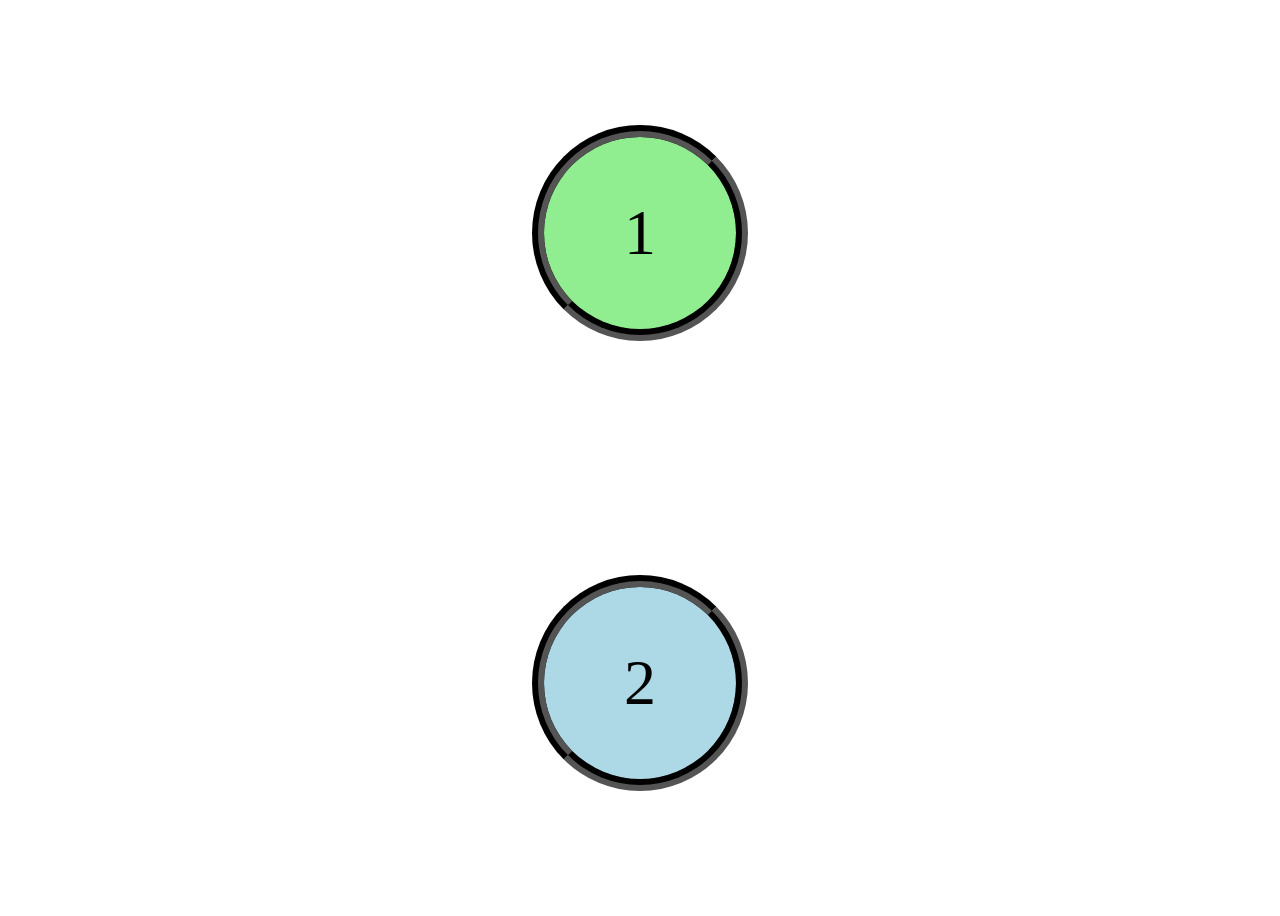
==== index.html @ 26a4a82c "Base" ====
<!DOCTYPE html>
<html lang="en">
<head>
    <meta charset="UTF-8">
    <meta name="viewport" content="width=device-width, initial-scale=1.0">
    <title>Document</title>
    <link rel="stylesheet" href="global.css"> 
</head>
<body>
    <nav id="numeros">
        <p id="I"  >1</p>
        <p id="II" >2</p>
    </nav>
</body>
</html>
---- global.css ----
#numeros{
    display: flex;
    height: 100vh;
    margin: 0;
    align-items: center;
    flex-direction: column;
    justify-content: space-around;
    justify-content: space-around;
    border-radius: 0em;
}
#I{
    grid-column: 1;
    grid-row   : 1;
    background-color: lightgreen;
}
#II{
    grid-column: 2;
    grid-row: 2;
    background-color: lightblue;
}
#numeros p {
    font-size   : 4em;
    border     : 0.2em groove black;
    width      : 3em;
    height     : 3em;
    text-align : center;
    line-height: 3em;
    border-radius: 50%;
}
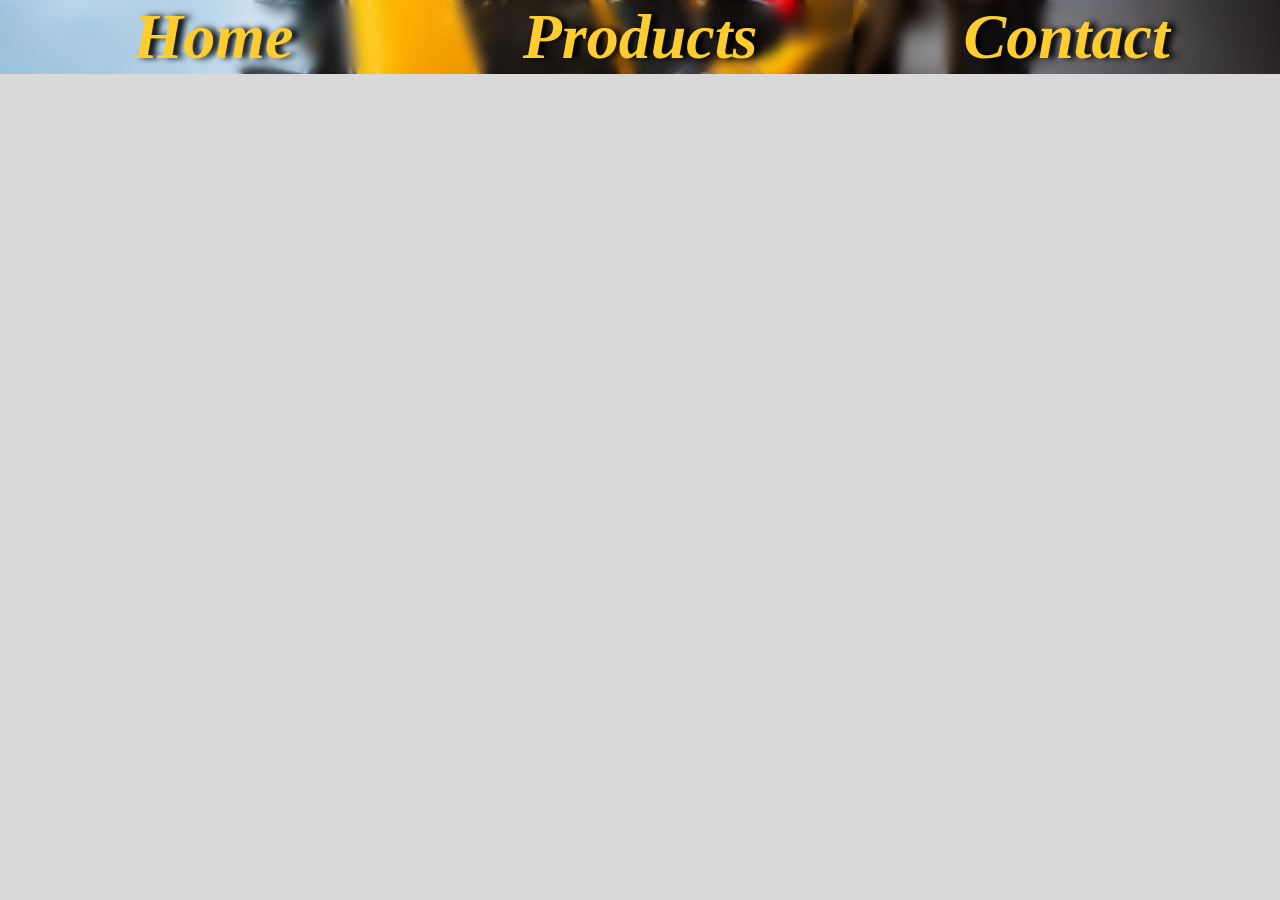
==== commit 6c0b6288: "prepering for making changes" ====
--- a/index.html
+++ b/index.html
@@ -7,9 +7,17 @@
     <link rel="stylesheet" href="global.css"> 
 </head>
 <body>
-    <nav id="numeros">
-        <p id="I"  >1</p>
-        <p id="II" >2</p>
+    </style>
+    <nav id="menu">
+        <p id="Home"     >
+            <a href="index.html">Home</a>
+        </p>
+        <p id="Products" >
+            <a href="./productes.html">Products</a>
+        </p>
+        <p id="Contact"  >
+            <a href="contacte.html">Contact</a>
+        </p>
     </nav>
 </body>
 </html>
--- a/global.css
+++ b/global.css
@@ -1,29 +1,44 @@
-#numeros{
-    display: flex;
-    height: 100vh;
-    margin: 0;
-    align-items: center;
-    flex-direction: column;
-    justify-content: space-around;
-    justify-content: space-around;
-    border-radius: 0em;
+:root{
+    --white: hsl(0, 0%, 85%);
+    --yellow: rgb(255, 206, 46);
+    --border: 0.1em solid #181818ff;
 }
-#I{
-    grid-column: 1;
-    grid-row   : 1;
-    background-color: lightgreen;
+body{
+    margin : 0;
+    padding: 0;
+    background-color: var(--white);
 }
-#II{
-    grid-column: 2;
-    grid-row: 2;
-    background-color: lightblue;
+#menu{
+    display         : flex;
+    position        : fixed;
+    align-items     : center;
+    width           : 100%;
+    top             : 0;
+    margin          : 0;
+    background-image: url("./images_taxis/image_9.png");
+    background-size : cover;
+    background-position: center;
 }
-#numeros p {
-    font-size   : 4em;
-    border     : 0.2em groove black;
-    width      : 3em;
-    height     : 3em;
-    text-align : center;
-    line-height: 3em;
-    border-radius: 50%;
+#menu p {
+    position                 : relative;
+    font-size                : 4em;
+    font-weight              : bold;
+    font-style               : italic;
+    text-align               : center;
+    width                    : 100%;
+    border-radius            : 3%;
+    margin                   : 0;
+    top                      : 0;
+    backdrop-filter          : blur(0.1em);
+}
+#menu p a:hover {
+    justify-content: center;
+    color: #CF0041;
+    visibility: hidden;
+}
+#menu p a {
+    color           : var(--yellow);
+    background-color: transparent;
+    text-shadow     : 0.1em 0em .1em black;
+    text-decoration : none;
 }
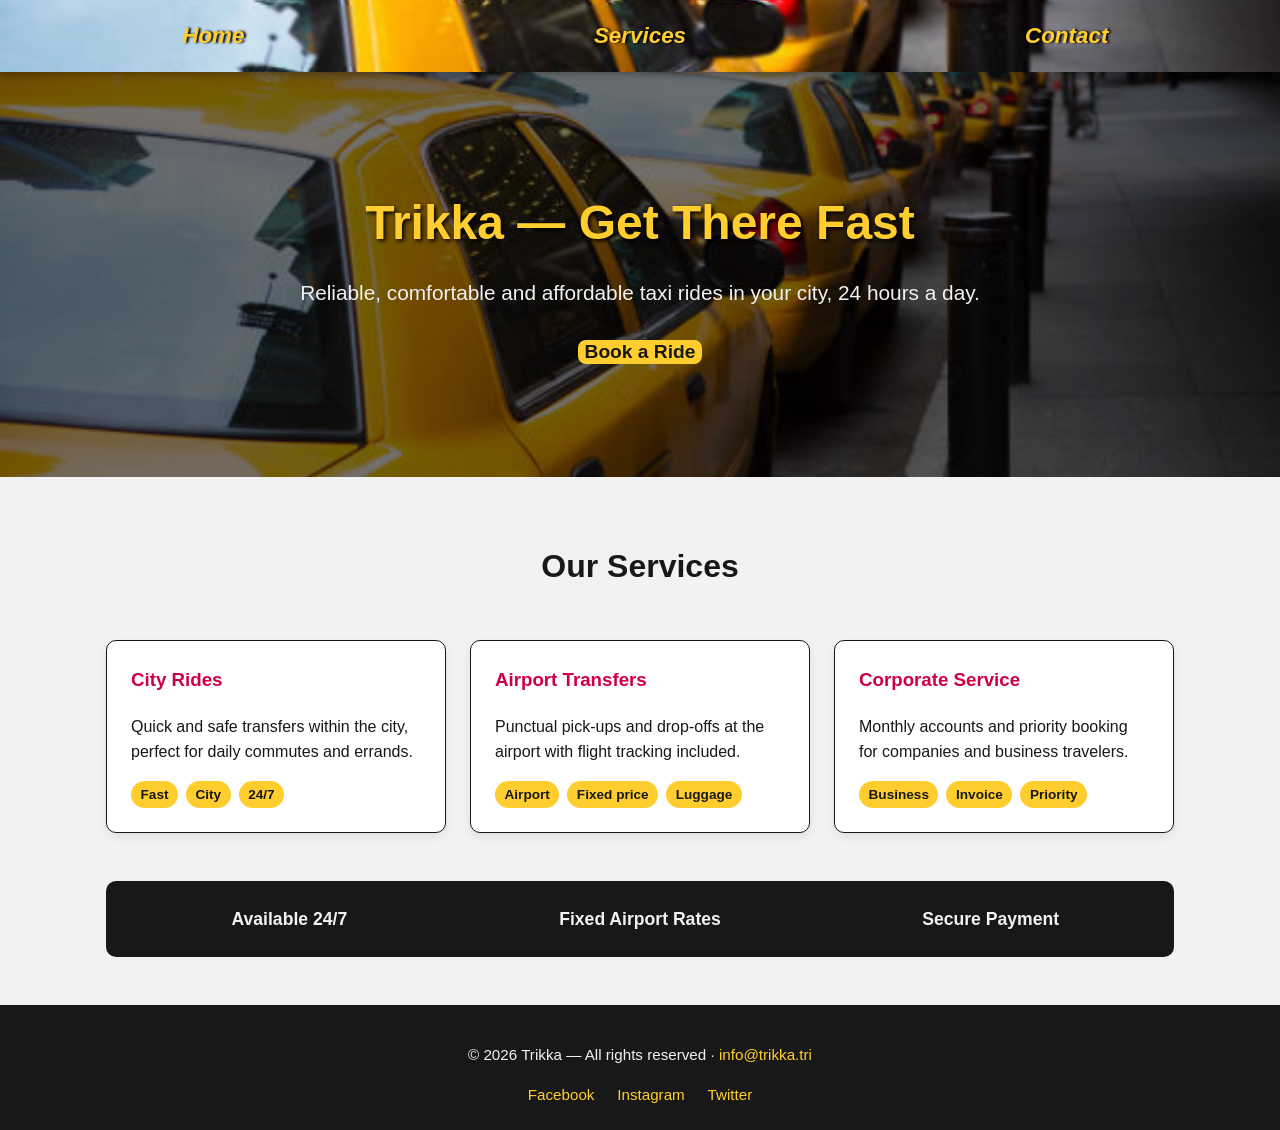
==== commit 59db0815: "sketch" ====
--- a/index.html
+++ b/index.html
@@ -3,21 +3,172 @@
 <head>
     <meta charset="UTF-8">
     <meta name="viewport" content="width=device-width, initial-scale=1.0">
-    <title>Document</title>
-    <link rel="stylesheet" href="global.css"> 
+    <title>Trikka — Your City Taxi</title>
+    <link rel="stylesheet" href="global.css">
+    <style>
+        /* ===== Hero ===== */
+        .hero{
+            background: linear-gradient(rgba(0,0,0,0.55), rgba(0,0,0,0.55)),
+                        url("./images_taxis/image_9.png") center/cover no-repeat;
+            color: var(--white);
+            text-align: center;
+            align-items: center;
+            padding: 5em 1em;
+            min-height: 45vh;
+            display: flex;
+            flex-direction: column;
+            justify-content: center;
+        }
+        .hero h1{
+            font-size: 3rem;
+            margin: 0 0 0.3em;
+            color: var(--yellow);
+            text-shadow: 0.125rem 0.125rem 0.25rem #000;
+        }
+        .hero p{
+            font-size: 1.3rem;
+            max-width: 43.75rem; /* 700px */
+            margin: 0 auto 1.5em;
+        }
+        .hero button {
+            font-size  : 1.2em;
+            font-weight: bold;
+            background-color: var(--yellow);
+            color: var(--dark);
+            width : 10%;
+            border: none;
+            border-radius: 0.5rem;
+            cursor: pointer;
+            transition: transform 0.2s ease, background-color 0.2s ease;
+        } 
+        .hero button:hover{
+            background-color: var(--accent);
+            color: var(--white);
+            transform: scale(1.05);
+        }
+
+        /* ===== Collections ===== */
+        .collections{
+            display: flex;
+            flex-wrap: wrap;
+            gap: 1.5em;
+            margin: 3em auto;
+        }
+        .card{
+            flex: 1 1 17.5rem;
+            background: #fff;
+            border: var(--border);
+            border-radius: 0.625rem;
+            padding: 1.5em;
+            box-shadow: 0 0.25rem 0.625rem rgba(0,0,0,0.08);
+            transition: transform 0.2s ease;
+        }
+        .card:hover{
+            transform: translateY(-0.3125rem);
+        }
+        .card h3{
+            margin-top: 0;
+            color: var(--accent);
+        }
+        .card .tags{
+            margin-top: 1em;
+            display: flex;
+            flex-wrap: wrap;
+            gap: 0.5em;
+        }
+        .card .tags span{
+            background: var(--yellow);
+            color: var(--dark);
+            padding: 0.2em 0.7em;
+            border-radius: 1.25rem;
+            font-size: 0.85rem;
+            font-weight: bold;
+        }
+
+        /* ===== Benefits band ===== */
+        .benefits{
+            display: flex;
+            flex-wrap: wrap;
+            justify-content: space-around;
+            gap: 1em;
+            background: var(--dark);
+            color: var(--white);
+            padding: 1.5em 1em;
+            border-radius: 0.625rem;
+            margin: 2em auto 3em;
+            text-align: center;
+        }
+        .benefits div{
+            flex: 1 1 12.5rem;
+            font-weight: bold;
+            font-size: 1.1rem;
+        }
+        .benefits span{
+            color: var(--yellow);
+        }
+
+        section h2{
+            text-align: center;
+            color: var(--dark);
+            font-size: 2rem;
+            margin-top: 2em;
+        }
+    </style>
 </head>
 <body>
-    </style>
+
     <nav id="menu">
-        <p id="Home"     >
-            <a href="index.html">Home</a>
-        </p>
-        <p id="Products" >
-            <a href="./productes.html">Products</a>
-        </p>
-        <p id="Contact"  >
-            <a href="contacte.html">Contact</a>
-        </p>
+        <p id="Home"><a href="index.html">Home</a></p>
+        <p id="Products"><a href="./productes.html">Services</a></p>
+        <p id="Contact"><a href="contacte.html">Contact</a></p>
     </nav>
+    <header class="hero">
+        <h1>Trikka — Get There Fast</h1>
+        <p>Reliable, comfortable and affordable taxi rides in your city, 24 hours a day.</p>
+        <button onclick="location.href='contacte.html'">Book a Ride</button>
+    </header>
+    <div class="container">
+        <section>
+            <h2>Our Services</h2>
+            <div class="collections">
+                <article class="card">
+                    <h3>City Rides</h3>
+                    <p>Quick and safe transfers within the city, perfect for daily commutes and errands.</p>
+                    <div class="tags">
+                        <span>Fast</span><span>City</span><span>24/7</span>
+                    </div>
+                </article>
+                <article class="card">
+                    <h3>Airport Transfers</h3>
+                    <p>Punctual pick-ups and drop-offs at the airport with flight tracking included.</p>
+                    <div class="tags">
+                        <span>Airport</span><span>Fixed price</span><span>Luggage</span>
+                    </div>
+                </article>
+                <article class="card">
+                    <h3>Corporate Service</h3>
+                    <p>Monthly accounts and priority booking for companies and business travelers.</p>
+                    <div class="tags">
+                        <span>Business</span><span>Invoice</span><span>Priority</span>
+                    </div>
+                </article>
+            </div>
+        </section>
+        <div class="benefits">
+            <div>Available 24/7</div>
+            <div>Fixed Airport Rates</div>
+            <div>Secure Payment</div>
+        </div>
+
+    </div>
+    <footer>
+        <p>© 2026 Trikka — All rights reserved · <a href="mailto:trikka.info@trikka.tri">info@trikka.tri</a></p>
+        <div class="socials">
+            <a href="#">Facebook</a>
+            <a href="#">Instagram</a>
+            <a href="#">Twitter</a>
+        </div>
+    </footer>
+
 </body>
-</html>+</html>
--- a/global.css
+++ b/global.css
@@ -1,44 +1,97 @@
 :root{
-    --white: hsl(0, 0%, 85%);
+    --white: hsl(0, 0%, 95%);
     --yellow: rgb(255, 206, 46);
-    --border: 0.1em solid #181818ff;
+    --dark: #181818;
+    --accent: #CF0041;
+    --border: 0.1rem solid #181818;
+    --menu-height: 4.5rem;
 }
+
+*{
+    box-sizing: border-box;
+}
+
+html{
+    font-size: 100%;
+}
+
 body{
-    margin : 0;
+    margin: 0;
     padding: 0;
+    padding-top: var(--menu-height);
     background-color: var(--white);
+    font-family: 'Segoe UI', Arial, sans-serif;
+    color: var(--dark);
+    line-height: 1.6;
 }
 #menu{
-    display         : flex;
-    position        : fixed;
-    align-items     : center;
-    width           : 100%;
-    top             : 0;
-    margin          : 0;
+    display: flex;
+    position: fixed;
+    align-items: center;
+    justify-content: center;
+    width: 100%;
+    height: var(--menu-height);
+    top: 0;
+    left: 0;
+    margin: 0;
+    z-index: 1000;
     background-image: url("./images_taxis/image_9.png");
-    background-size : cover;
+    background-size: cover;
     background-position: center;
+    background-color: var(--dark);
+    box-shadow: 0 0.125rem 0.5rem rgba(0,0,0,0.3);
 }
-#menu p {
-    position                 : relative;
-    font-size                : 4em;
-    font-weight              : bold;
-    font-style               : italic;
-    text-align               : center;
-    width                    : 100%;
-    border-radius            : 3%;
-    margin                   : 0;
-    top                      : 0;
-    backdrop-filter          : blur(0.1em);
+
+#menu p{
+    position: relative;
+    font-size: 1.4rem;
+    font-weight: bold;
+    font-style: italic;
+    text-align: center;
+    width: 100%;
+    margin: 0;
+    top: 0;
+    backdrop-filter: blur(0.1rem);
 }
-#menu p a:hover {
+
+#menu p a{
+    display: block;
+    padding: 0.6em 1em;
+    color: var(--yellow);
+    background-color: transparent;
+    text-shadow: 0.1em 0em 0.1em black;
+    text-decoration: none;
+    transition: color 0.2s ease, background-color 0.2s ease;
+}
+
+#menu p a:hover{
+    color: var(--white);
+    background-color: rgba(207, 0, 65, 0.6);
+}
+footer{
+    background-color: var(--dark);
+    color: var(--white);
+    text-align: center;
+    padding: 1.5em 1em;
+    margin-top: 3em;
+    font-size: 0.95rem;
+}
+footer a{
+    color: var(--yellow);
+    text-decoration: none;
+}
+footer a:hover{
+    text-decoration: underline;
+}
+footer .socials{
+    margin-top: 0.5em;
+    display: flex;
     justify-content: center;
-    color: #CF0041;
-    visibility: hidden;
+    gap: 1.5em;
+    flex-wrap: wrap;
 }
-#menu p a {
-    color           : var(--yellow);
-    background-color: transparent;
-    text-shadow     : 0.1em 0em .1em black;
-    text-decoration : none;
-}+.container{
+    max-width: 68.75rem;
+    margin: auto;
+    padding: 0 1em;
+}
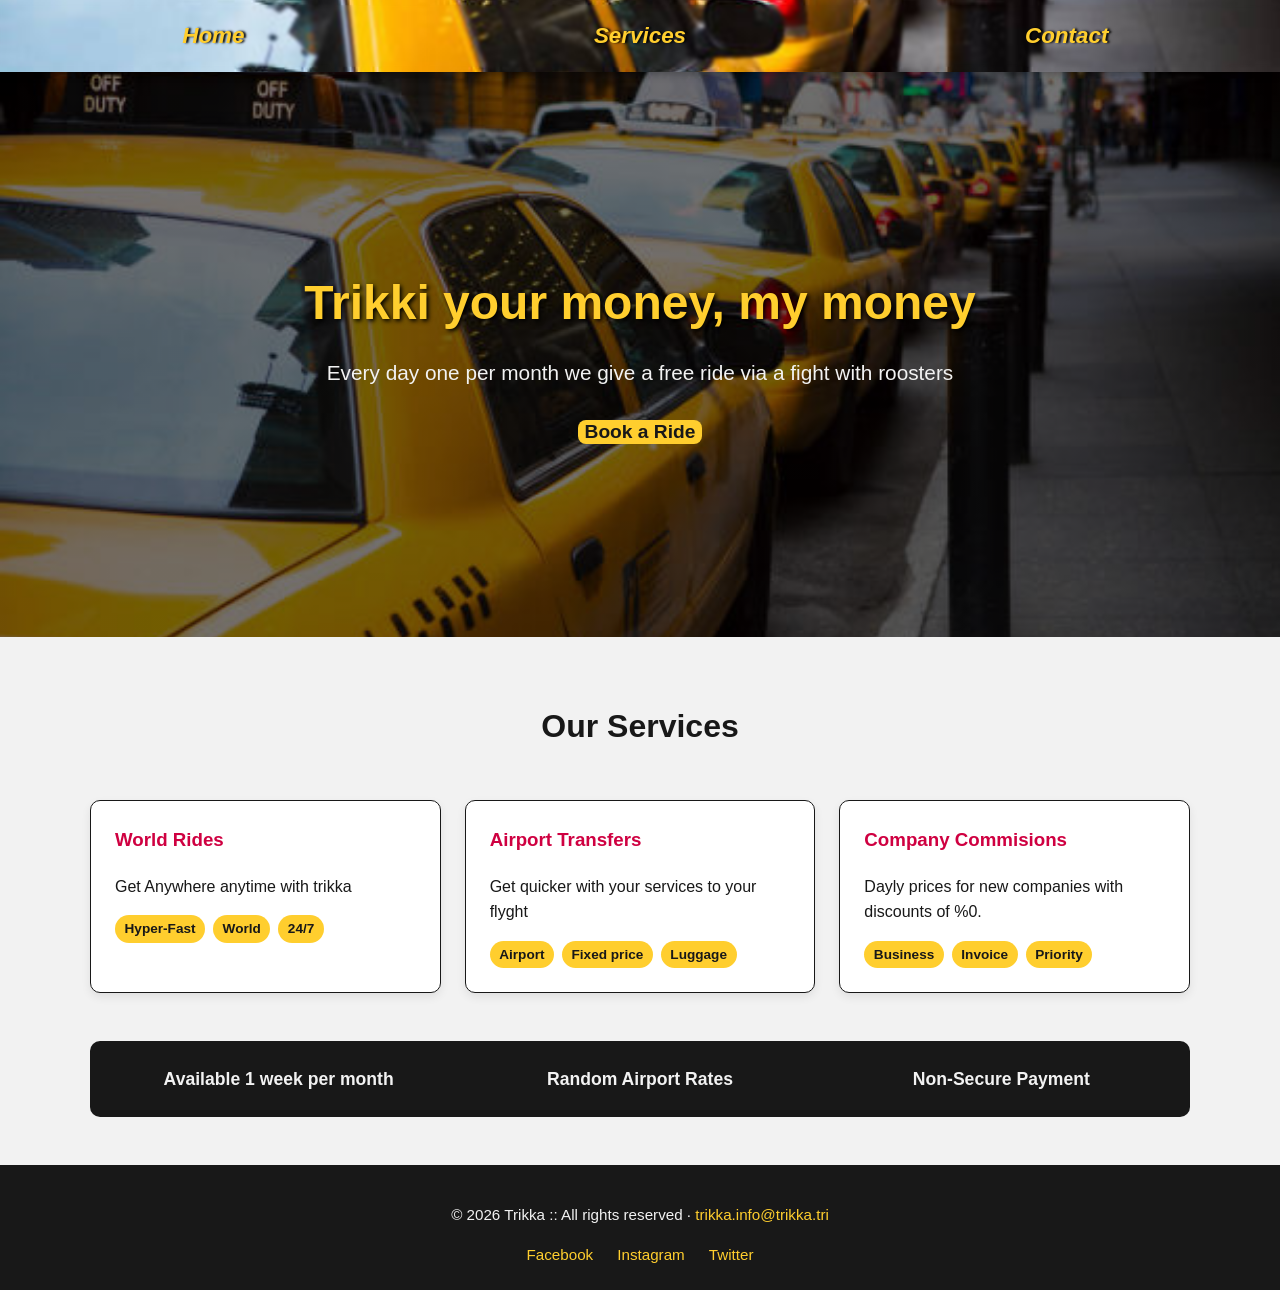
==== commit 26a3c6a9: "Changes and improvements" ====
--- a/index.html
+++ b/index.html
@@ -3,13 +3,13 @@
 <head>
     <meta charset="UTF-8">
     <meta name="viewport" content="width=device-width, initial-scale=1.0">
-    <title>Trikka — Your City Taxi</title>
+    <title>Trikka Your Taxi Service</title>
+    <meta name="viewport" content="width=device-width, initial-scale=1, maximum-scale=1, user-scalable=no">
     <link rel="stylesheet" href="global.css">
     <style>
-        /* ===== Hero ===== */
         .hero{
             background: linear-gradient(rgba(0,0,0,0.55), rgba(0,0,0,0.55)),
-                        url("./images_taxis/image_9.png") center/cover no-repeat;
+                        url("./images_taxis/image_banner.png") center/cover no-repeat;
             color: var(--white);
             text-align: center;
             align-items: center;
@@ -27,7 +27,7 @@
         }
         .hero p{
             font-size: 1.3rem;
-            max-width: 43.75rem; /* 700px */
+            max-width: 43.75rem; 
             margin: 0 auto 1.5em;
         }
         .hero button {
@@ -46,8 +46,6 @@
             color: var(--white);
             transform: scale(1.05);
         }
-
-        /* ===== Collections ===== */
         .collections{
             display: flex;
             flex-wrap: wrap;
@@ -84,8 +82,6 @@
             font-size: 0.85rem;
             font-weight: bold;
         }
-
-        /* ===== Benefits band ===== */
         .benefits{
             display: flex;
             flex-wrap: wrap;
@@ -106,25 +102,37 @@
         .benefits span{
             color: var(--yellow);
         }
-
         section h2{
             text-align: center;
             color: var(--dark);
             font-size: 2rem;
             margin-top: 2em;
         }
+        @media (max-width: 600px){
+            .hero button {
+            font-size  : 1.2em;
+            justify-content: center;
+            font-weight: bold;
+            background-color: var(--yellow);
+            color: var(--dark);
+            width : 50%;
+            border: none;
+            border-radius: 0.5rem;
+            cursor: pointer;
+            transition: transform 0.2s ease, background-color 0.2s ease;
+            } 
+        }
     </style>
 </head>
 <body>
-
     <nav id="menu">
         <p id="Home"><a href="index.html">Home</a></p>
         <p id="Products"><a href="./productes.html">Services</a></p>
         <p id="Contact"><a href="contacte.html">Contact</a></p>
     </nav>
     <header class="hero">
-        <h1>Trikka — Get There Fast</h1>
-        <p>Reliable, comfortable and affordable taxi rides in your city, 24 hours a day.</p>
+        <h1>Trikki your money, my money</h1>
+        <p>Every day one per month we give a free ride via a fight with roosters</p>
         <button onclick="location.href='contacte.html'">Book a Ride</button>
     </header>
     <div class="container">
@@ -132,22 +140,22 @@
             <h2>Our Services</h2>
             <div class="collections">
                 <article class="card">
-                    <h3>City Rides</h3>
-                    <p>Quick and safe transfers within the city, perfect for daily commutes and errands.</p>
+                    <h3>World Rides</h3>
+                    <p>Get Anywhere anytime with trikka</p>
                     <div class="tags">
-                        <span>Fast</span><span>City</span><span>24/7</span>
+                        <span>Hyper-Fast</span><span>World</span><span>24/7</span>
                     </div>
                 </article>
                 <article class="card">
                     <h3>Airport Transfers</h3>
-                    <p>Punctual pick-ups and drop-offs at the airport with flight tracking included.</p>
+                    <p>Get quicker with your services to your flyght</p>
                     <div class="tags">
                         <span>Airport</span><span>Fixed price</span><span>Luggage</span>
                     </div>
                 </article>
                 <article class="card">
-                    <h3>Corporate Service</h3>
-                    <p>Monthly accounts and priority booking for companies and business travelers.</p>
+                    <h3>Company Commisions</h3>
+                    <p>Dayly prices for new companies with discounts of %0.</p>
                     <div class="tags">
                         <span>Business</span><span>Invoice</span><span>Priority</span>
                     </div>
@@ -155,20 +163,18 @@
             </div>
         </section>
         <div class="benefits">
-            <div>Available 24/7</div>
-            <div>Fixed Airport Rates</div>
-            <div>Secure Payment</div>
+            <div>Available 1 week per month</div>
+            <div>Random Airport Rates</div>
+            <div>Non-Secure Payment</div>
         </div>
-
     </div>
     <footer>
-        <p>© 2026 Trikka — All rights reserved · <a href="mailto:trikka.info@trikka.tri">info@trikka.tri</a></p>
+        <p>© 2026 Trikka :: All rights reserved · <a href="mailto:trikka.info@trikka.tri">trikka.info@trikka.tri</a></p>
         <div class="socials">
             <a href="#">Facebook</a>
             <a href="#">Instagram</a>
             <a href="#">Twitter</a>
         </div>
     </footer>
-
 </body>
 </html>
--- a/global.css
+++ b/global.css
@@ -1,97 +1,113 @@
-:root{
-    --white: hsl(0, 0%, 95%);
-    --yellow: rgb(255, 206, 46);
-    --dark: #181818;
-    --accent: #CF0041;
-    --border: 0.1rem solid #181818;
+:root {
+    --white      : hsl(0, 0%, 95%);
+    --yellow     : rgb(255, 206, 46);
+    --dark       : #181818;
+    --accent     : #CF0041;
+    --border     : 0.1rem solid #181818;
     --menu-height: 4.5rem;
 }
-
 *{
-    box-sizing: border-box;
+    box-sizing         : 100%;
+    overscroll-behavior: none; 
 }
-
-html{
-    font-size: 100%;
-}
-
 body{
-    margin: 0;
-    padding: 0;
-    padding-top: var(--menu-height);
+    margin          : 0;
+    padding         : 0;
+    padding-top     : var(--menu-height);
     background-color: var(--white);
-    font-family: 'Segoe UI', Arial, sans-serif;
-    color: var(--dark);
-    line-height: 1.6;
+    font-family     : 'Segoe UI', Arial, sans-serif;
+    color           : var(--dark);
+    line-height     : 1.6;
 }
 #menu{
-    display: flex;
-    position: fixed;
-    align-items: center;
+    display        : flex;
+    position       : fixed;
+    flex-direction : row;
+    align-items    : center;
     justify-content: center;
-    width: 100%;
-    height: var(--menu-height);
-    top: 0;
-    left: 0;
-    margin: 0;
-    z-index: 1000;
-    background-image: url("./images_taxis/image_9.png");
-    background-size: cover;
+    width          : 100%;
+    height         : var(--menu-height);
+    top            : 0;
+    left           : 0;
+    margin         : 0;
+    z-index        : 1000;
+    background-position: fixed;
+    background-image   : url("./images_taxis/image_banner.png");
+    background-size    : 100%;
     background-position: center;
-    background-color: var(--dark);
-    box-shadow: 0 0.125rem 0.5rem rgba(0,0,0,0.3);
+    background-color   : var(--dark);
+    box-shadow         : 0 0.125rem 0.5rem rgba(0,0,0,0.3);
 }
-
 #menu p{
-    position: relative;
-    font-size: 1.4rem;
+    position   : relative;
+    font-size  : 1.4rem;
     font-weight: bold;
-    font-style: italic;
-    text-align: center;
-    width: 100%;
-    margin: 0;
-    top: 0;
+    font-style : italic;
+    text-align : center;
+    width      : 100%;
+    margin     : 0;
+    top        : 0;
     backdrop-filter: blur(0.1rem);
 }
 
 #menu p a{
-    display: block;
-    padding: 0.6em 1em;
-    color: var(--yellow);
+    display         : block;
+    padding         : 0.6em 1em;
+    color           : var(--yellow);
     background-color: transparent;
-    text-shadow: 0.1em 0em 0.1em black;
-    text-decoration: none;
-    transition: color 0.2s ease, background-color 0.2s ease;
+    text-shadow     : 0.1em 0em 0.1em black;
+    text-decoration : none;
+    transition      : color 0.2s ease, background-color 0.2s ease;
 }
 
 #menu p a:hover{
-    color: var(--white);
+    color           : var(--white);
     background-color: rgba(207, 0, 65, 0.6);
 }
 footer{
     background-color: var(--dark);
-    color: var(--white);
-    text-align: center;
-    padding: 1.5em 1em;
-    margin-top: 3em;
-    font-size: 0.95rem;
+    color           : var(--white);
+    text-align      : center;
+    padding         : 1.5em 1em;
+    margin-top      : 3em;
+    font-size       : 0.95rem;
 }
 footer a{
-    color: var(--yellow);
+    color          : var(--yellow);
     text-decoration: none;
 }
 footer a:hover{
     text-decoration: underline;
 }
 footer .socials{
-    margin-top: 0.5em;
-    display: flex;
+    display        : flex;
+    margin-top     : 0.5rem;
     justify-content: center;
-    gap: 1.5em;
-    flex-wrap: wrap;
+    height         : 100%;
+    gap            : 1.5rem;
 }
 .container{
     max-width: 68.75rem;
-    margin: auto;
-    padding: 0 1em;
+    margin   : auto;
+    padding  : 0 1em;
 }
+@media (max-width: 600px) {
+    #menu{
+    display            : flex;
+    position           : fixed;
+    flex-wrap          : wrap;
+    align-items        : center;
+    justify-content    : center;
+    width              : 100%;
+    height             : var(--menu-height);
+    top                : 0;
+    left               : 0;
+    margin             : 0;
+    z-index            : 1000;
+    background-image   : url("./images_taxis/image_banner.png");
+    background-size    : cover;
+    background-position: center;
+    background-color   : var(--dark);
+    box-shadow         : 0 0.125rem 0.5rem rgba(0,0,0,0.3);
+    }
+}
